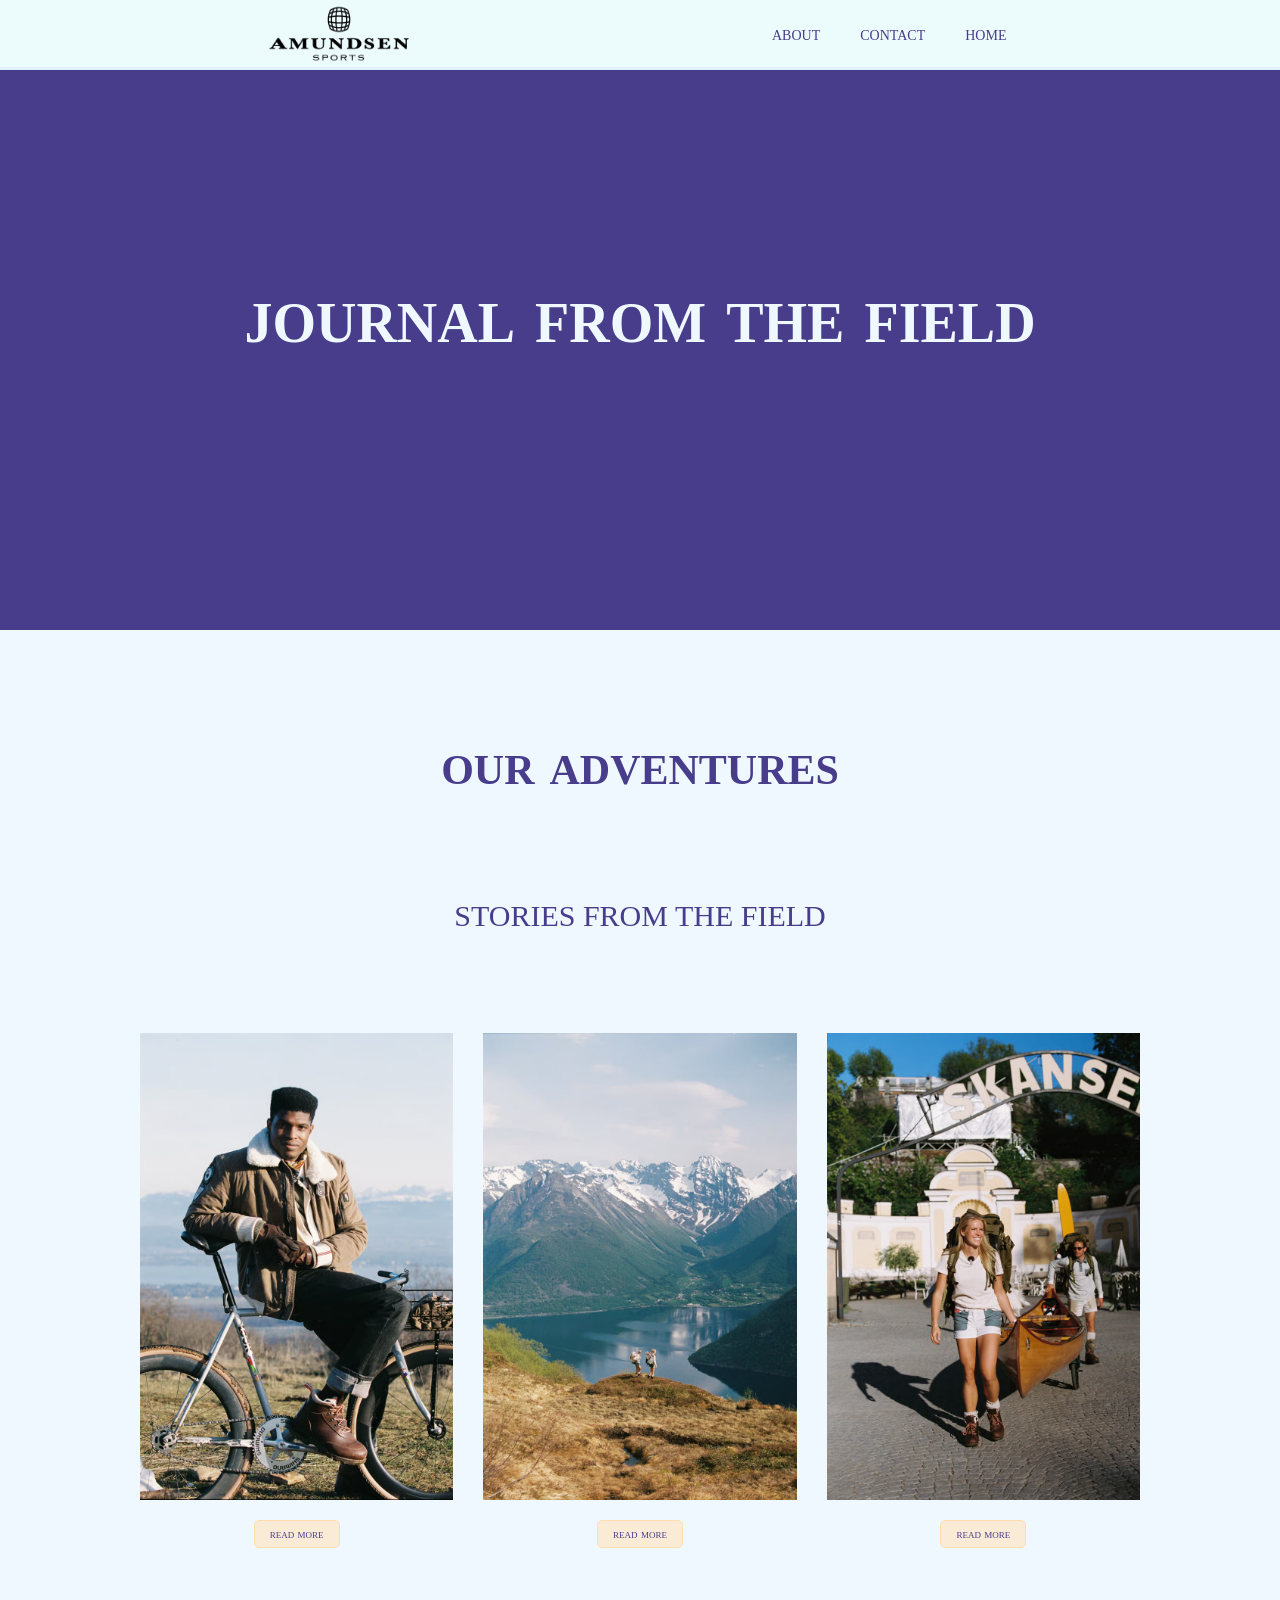
==== journal.html @ 3c150cc7 "videre-start commit" ====
<!DOCTYPE html>
<html lang="en">

<head>
    <meta charset="UTF-8">
    <meta name="viewport" content="width=device-width, initial-scale=1.0">
    <title>Document</title>
    <link rel="stylesheet" href="./style2.css">
</head>

<body>
    <nav>
        <img src="./media/logo.webp" class="logo" alt="">
        <ul class="nav-links">
            <li><a href="#">about</a></li>
            <li><a href="#">contact</a></li>
            <li><a href="#">home</a></li>
        </ul>
        <div class="burger-container">
            <i class="fa-solid fa-bars"></i>
            <i class="fa-solid fa-xmark"></i>
        </div>
    </nav>
    <section class="header2">
        <div class="container banner2">
            <h1>journal from the field</h1>
        </div>
    </section>
    <section class="main1">
        <div class="container journal">
            <h2>our adventures</h2>
            <div class="diary">
                <div class="top">
                    <h3>STORIES FROM THE FIELD</h3>
                </div>
                <div class="pages">
                    <div class="page">
                        <img src="./media/manonthemovie.avif" alt="">
                        <button class="story-link"><a href="./journal.html">read more</a></button>
                    </div>
                    <div class="page">
                        <img src="./media/sunnmøre.avif" alt="">
                        <button class="story-link"><a href="./journal.html">read more</a></button>
                    </div>
                    <div class="page">
                        <img src="./media/25ksteps.avif" alt="">
                        <button class="story-link"><a href="./journal.html">read more</a></button>
                    </div>
                </div>
            </div>
        </div>
    </section>
</body>

</html>
---- style2.css ----
* {
    padding: 0;
    margin: 0;
    box-sizing: border-box;
}

img {
    width: 100%;
    display: block;
}

.container {
    max-width: 1000px;
    margin: 0 auto;
}

.header2 {
    display: flex;
    justify-content: center;
    align-items: center;
    min-height: 70vh;
    background-color: darkslateblue;
    color: aliceblue;

}

.banner2 {
    display: flex;
    justify-content: center;
    align-items: center;
}

nav {
    display: flex;
    justify-content: space-evenly;
    align-items: center;
    gap: 100px;
    padding: 15px;
    max-height: 70px;
    background-color: hsla(176, 100%, 97%, 0.979);
    width: 100%;
    position: fixed;
    border-bottom: rgba(212, 233, 253, 0.5) solid;
}

.nav-links {
    display: flex;
    gap: 20px;
    list-style: none;
    font-variant: small-caps;
    font-size: 20px;
}

a {
    text-decoration: none;
    color: var(--white);
    font-family: "Playwrite";
    padding: 10px;
    color: darkslateblue;
}

.logo {
    height: 60px;
    width: 150px;
}

.burger-container {
    position: relative;

    display: none;
}

.burger,
.close {
    position: absolute;
    top: -10px;
    right: 0;
    width: 25px;
}

h1 {
    font-variant: small-caps;
    font-size: 80px;
}

/* main1 */

.main1 {
    background-color: aliceblue;
    padding-top: 100px;
    padding-bottom: 150px;
    color: darkslateblue;
}

.journal {
    display: flex;
    align-items: center;
    justify-content: center;
    flex-direction: column;
    gap: 100px;
}

.diary {
    display: flex;
    flex-direction: column;
    align-items: center;
    gap: 100px;
}

.pages {
    display: grid;
    grid-template-columns: 1fr 1fr 1fr;
    gap: 30px;
}

.page {
    display: flex;
    flex-direction: column;
    justify-content: center;
    align-items: center;
    gap: 20px;
}

.top {
    display: flex;
    gap: 20px;
    align-items: center;
}

.top h3 {
    font-size: 30px;
    font-weight: 200;
}

.story-link {
    padding: 5px;
    font-variant: small-caps;
    background-color: antiquewhite;
    border: navajowhite solid 1px;
    border-radius: 5px;

}

.journal h2 {
    font-variant: small-caps;
    font-size: 60px;
}
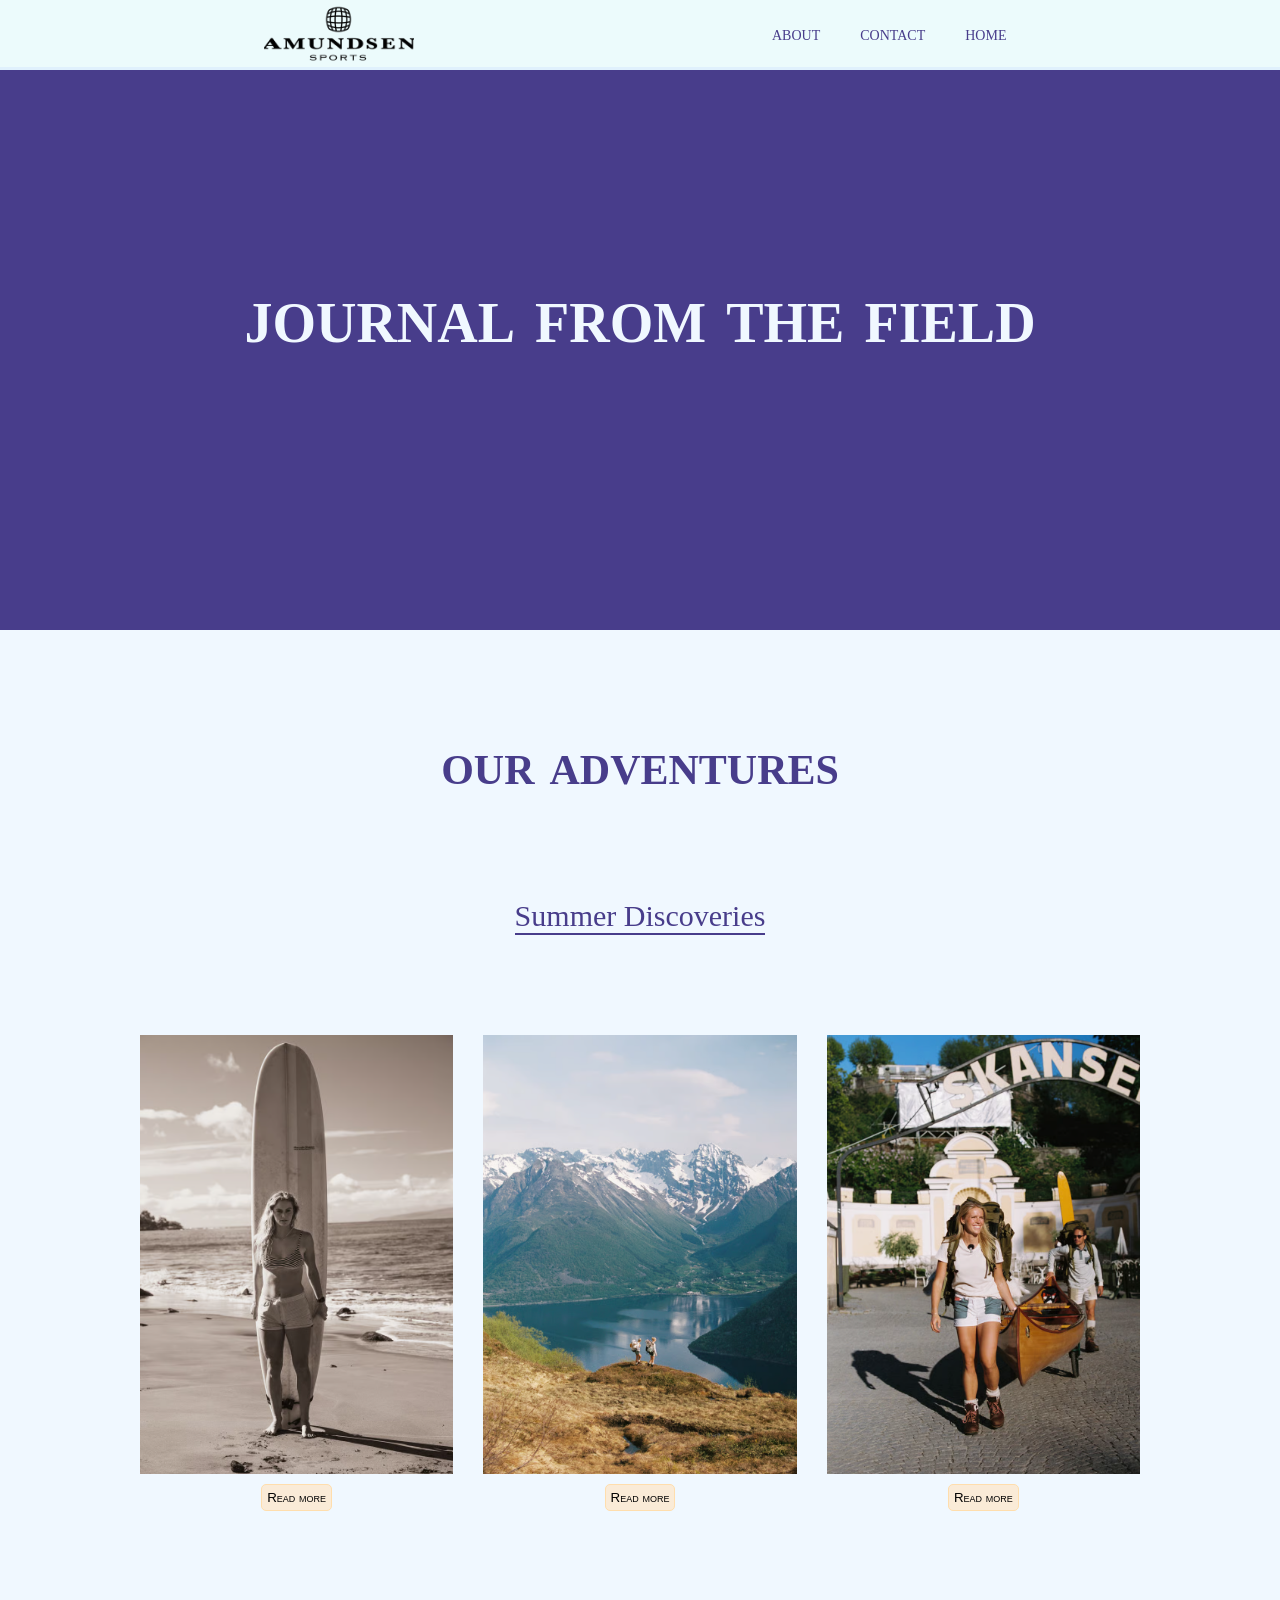
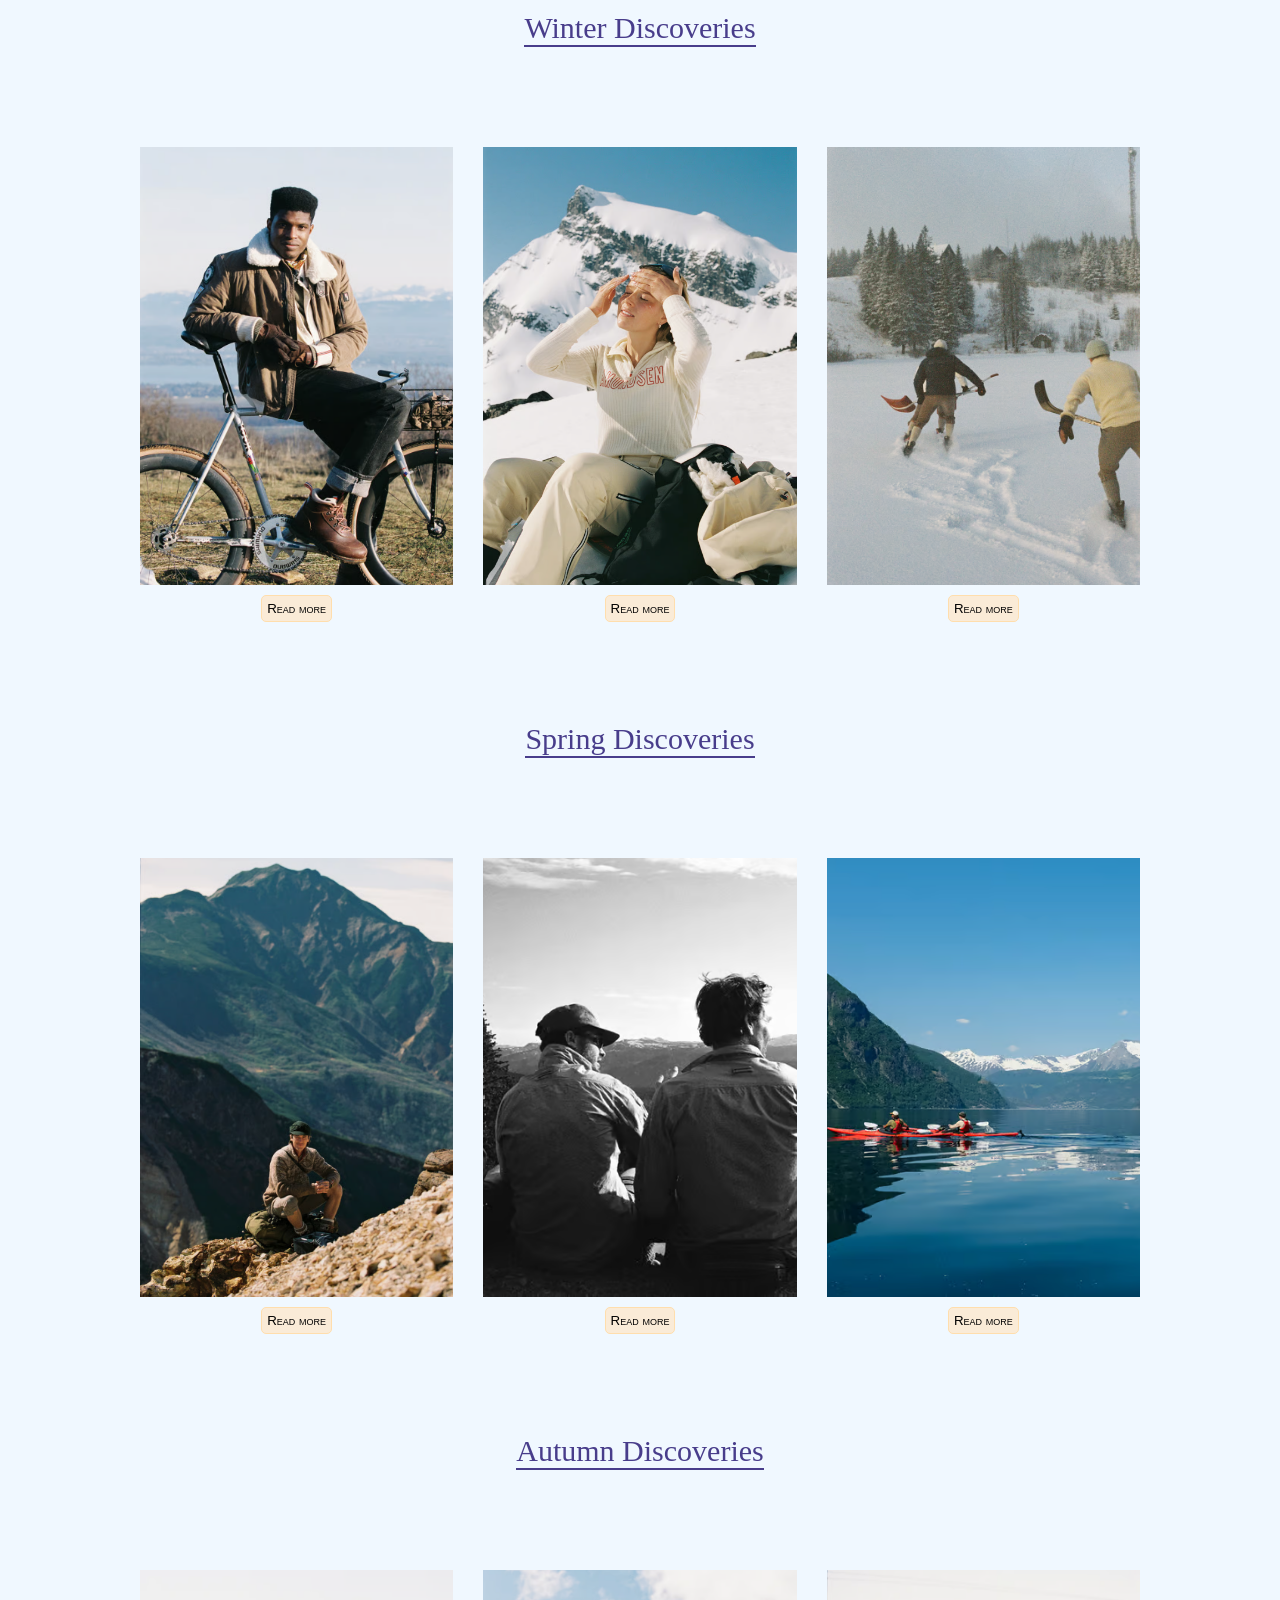
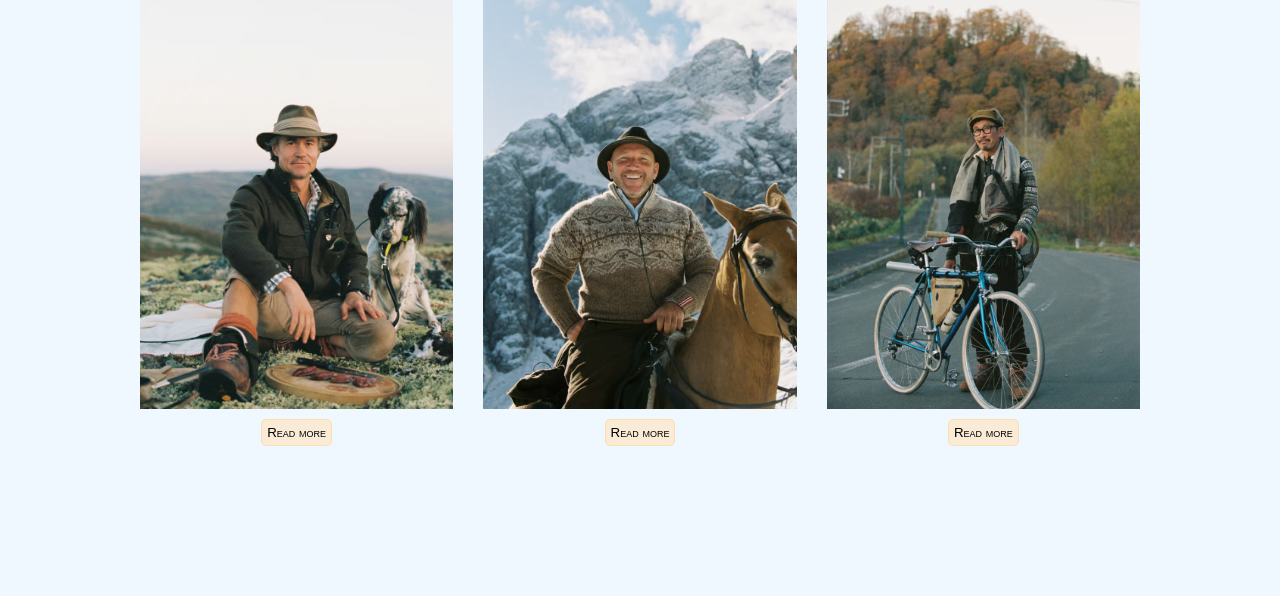
==== commit 5b54f6ca: "endringer" ====
--- a/journal.html
+++ b/journal.html
@@ -31,25 +31,204 @@
             <h2>our adventures</h2>
             <div class="diary">
                 <div class="top">
-                    <h3>STORIES FROM THE FIELD</h3>
-                </div>
-                <div class="pages">
-                    <div class="page">
-                        <img src="./media/manonthemovie.avif" alt="">
-                        <button class="story-link"><a href="./journal.html">read more</a></button>
-                    </div>
-                    <div class="page">
-                        <img src="./media/sunnmøre.avif" alt="">
-                        <button class="story-link"><a href="./journal.html">read more</a></button>
-                    </div>
-                    <div class="page">
-                        <img src="./media/25ksteps.avif" alt="">
-                        <button class="story-link"><a href="./journal.html">read more</a></button>
+                    <h3>Summer Discoveries</h3>
+                </div>
+                <div class="pages">
+                    <div class="page">
+                        <div class="box">
+                            <img src="./media/summer3.avif" alt="">
+                            <p class="more">After a long and playful winter in the mountains, summer’s imminent arrival
+                                spurred on Alex &
+                                Henry’s need to trade wool for linen and skis for boards. The coasts, valleys, and
+                                forested
+                                peaks of the Hawaiian tropics presented itself as the ideal place to break out our
+                                summer
+                                best and kick off the season of the sun.</p>
+                                <button class="story-link">Read more</button>
+                        </div>
+                        
+                    </div>
+                    <div class="page">
+                        <div class="box">
+                            <img src="./media/sunnmøre.avif" alt="">
+                            <p class="more">Nora & Julie set off from Sæbø towards a family farm at Skår – a cluster of
+                                farm houses
+                                nestled into one of the few habitable places on the western end of the Hjørundfjorden.
+                                The
+                                hills shoots up from the fjords to over 1500 meters just within a few kilometers, making
+                                farming a solid challenge. </p>
+                                <button class="story-link">Read more</button>
+                        </div>
+                       
+                    </div>
+                    <div class="page">
+                        <div class="box">
+                            <img src="./media/25ksteps.avif" alt="">
+                            <p class="more">So we walked. And walked. Dragging our canoe through the capital’s cobbled
+                                veins, down side
+                                streets, past startled locals and the comforting drift of lunch specials. Over 7 hours
+                                and
+                                25,000 steps, the boat never touched water. Not yet. But just before sunset, it did. We
+                                launched it. Finally. The feeling was good. Not because we needed to paddle anywhere—but
+                                because we’d strived to.</p>
+                                <button class="story-link">Read more</button>
+                        </div>
+                        
+                    </div>
+                </div>
+            </div>
+            <div class="diary">
+                <div class="top">
+                    <h3>Winter Discoveries</h3>
+                </div>
+                <div class="pages">
+                    <div class="page">
+                        <div class="box">
+                            <img src="./media/manonthemovie.avif" alt="">
+                            <p class="more">So we walked. And walked. Dragging our canoe through the capital’s cobbled
+                                veins, down side
+                                streets, past startled locals and the comforting drift of lunch specials. Over 7 hours
+                                and
+                                25,000 steps, the boat never touched water. Not yet. But just before sunset, it did. We
+                                launched it. Finally. The feeling was good. Not because we needed to paddle anywhere—but
+                                because we’d strived to.</p>
+                                <button class="story-link">Read more</button>
+                        </div>
+                        
+                    </div>
+                    <div class="page">
+                        
+                         <div class="box">
+                            <img src="./media/winter1.avif" alt="">
+                            <p class="more">So we walked. And walked. Dragging our canoe through the capital’s cobbled
+                                veins, down side
+                                streets, past startled locals and the comforting drift of lunch specials. Over 7 hours
+                                and
+                                25,000 steps, the boat never touched water. Not yet. But just before sunset, it did. We
+                                launched it. Finally. The feeling was good. Not because we needed to paddle anywhere—but
+                                because we’d strived to.</p>
+                                <button class="story-link">Read more</button>
+                        </div>
+                        
+                    </div>
+                    <div class="page">
+                       
+                         <div class="box">
+                            <img src="./media/winter2.avif" alt="">
+                            <p class="more">So we walked. And walked. Dragging our canoe through the capital’s cobbled
+                                veins, down side
+                                streets, past startled locals and the comforting drift of lunch specials. Over 7 hours
+                                and
+                                25,000 steps, the boat never touched water. Not yet. But just before sunset, it did. We
+                                launched it. Finally. The feeling was good. Not because we needed to paddle anywhere—but
+                                because we’d strived to.</p>
+                                <button class="story-link">Read more</button>
+                        </div>
+                        
+                    </div>
+                </div>
+            </div>
+
+            <div class="diary">
+                <div class="top">
+                    <h3>Spring Discoveries</h3>
+                </div>
+                <div class="pages">
+                    <div class="page">
+                        <div class="box">
+                            <img src="./media/spring.avif" alt="">
+                            <p class="more">After a long and playful winter in the mountains, summer’s imminent arrival
+                                spurred on Alex &
+                                Henry’s need to trade wool for linen and skis for boards. The coasts, valleys, and
+                                forested
+                                peaks of the Hawaiian tropics presented itself as the ideal place to break out our
+                                summer
+                                best and kick off the season of the sun.</p>
+                                <button class="story-link">Read more</button>
+                        </div>
+                        
+                    </div>
+                    <div class="page">
+                        <div class="box">
+                            <img src="./media/summer2.avif" alt="">
+                            <p class="more">Nora & Julie set off from Sæbø towards a family farm at Skår – a cluster of
+                                farm houses
+                                nestled into one of the few habitable places on the western end of the Hjørundfjorden.
+                                The
+                                hills shoots up from the fjords to over 1500 meters just within a few kilometers, making
+                                farming a solid challenge. </p>
+                                <button class="story-link">Read more</button>
+                        </div>
+                      
+                    </div>
+                    <div class="page">
+                        <div class="box">
+                            <img src="./media/summer1.avif" alt="">
+                            <p class="more">So we walked. And walked. Dragging our canoe through the capital’s cobbled
+                                veins, down side
+                                streets, past startled locals and the comforting drift of lunch specials. Over 7 hours
+                                and
+                                25,000 steps, the boat never touched water. Not yet. But just before sunset, it did. We
+                                launched it. Finally. The feeling was good. Not because we needed to paddle anywhere—but
+                                because we’d strived to.</p>
+                                <button class="story-link">Read more</button>
+                        </div>
+                       
+                    </div>
+                </div>
+            </div>
+            <div class="diary">
+                <div class="top">
+                    <h3>Autumn Discoveries</h3>
+                </div>
+                <div class="pages">
+                    <div class="page">
+                        <div class="box">
+                            <img src="./media/autumn.avif" alt="">
+                            <p class="more">After a long and playful winter in the mountains, summer’s imminent arrival
+                                spurred on Alex &
+                                Henry’s need to trade wool for linen and skis for boards. The coasts, valleys, and
+                                forested
+                                peaks of the Hawaiian tropics presented itself as the ideal place to break out our
+                                summer
+                                best and kick off the season of the sun.</p>
+                                <button class="story-link">Read more</button>
+                        </div>
+                        
+                    </div>
+                    <div class="page">
+                        <div class="box">
+                            <img src="./media/autumn2.avif" alt="">
+                            <p class="more">Nora & Julie set off from Sæbø towards a family farm at Skår – a cluster of
+                                farm houses
+                                nestled into one of the few habitable places on the western end of the Hjørundfjorden.
+                                The
+                                hills shoots up from the fjords to over 1500 meters just within a few kilometers, making
+                                farming a solid challenge. </p>
+                                <button class="story-link">Read more</button>
+                        </div>
+                        
+                    </div>
+                    <div class="page">
+                        <div class="box">
+                            <img src="./media/autumn3.avif" >
+                            <p class="more">So we walked. And walked. Dragging our canoe through the capital’s cobbled
+                                veins, down side
+                                streets, past startled locals and the comforting drift of lunch specials. Over 7 hours
+                                and
+                                25,000 steps, the boat never touched water. Not yet. But just before sunset, it did. We
+                                launched it. Finally. The feeling was good. Not because we needed to paddle anywhere—but
+                                because we’d strived to.</p>
+                                <button class="story-link">Read more</button>
+                        </div>
+                        
                     </div>
                 </div>
             </div>
         </div>
     </section>
+
+    <script src="./app.js"></script>
 </body>
 
 </html>
--- a/style2.css
+++ b/style2.css
@@ -41,6 +41,7 @@
     width: 100%;
     position: fixed;
     border-bottom: rgba(212, 233, 253, 0.5) solid;
+    z-index: 1;
 }
 
 .nav-links {
@@ -130,6 +131,7 @@
 .top h3 {
     font-size: 30px;
     font-weight: 200;
+    border-bottom: solid darkslateblue 2px;
 }
 
 .story-link {
@@ -144,4 +146,44 @@
 .journal h2 {
     font-variant: small-caps;
     font-size: 60px;
+}
+
+
+.box{
+    position: relative;
+    z-index: 0;
+    display: flex;
+    flex-direction: column;
+    justify-content: center;
+    align-items: center;
+    width: 100%;
+    height: 100%;
+    gap: 10px;
+
+}
+
+.more{
+    position: absolute;
+    top: 0px;
+    padding: 20px;
+    line-height: 1.5;
+    font-size: 18px;
+    opacity: 0;
+    transition: 0.4s;
+    
+}
+.more.active{
+    opacity: 1;
+    transition: 0.4s;
+}
+
+img{
+    aspect-ratio: 5/7;
+    object-fit: cover;
+    transition: 0.4s;
+}
+
+img.active{
+    opacity: 0.5;
+    transition: 0.4s;
 }
